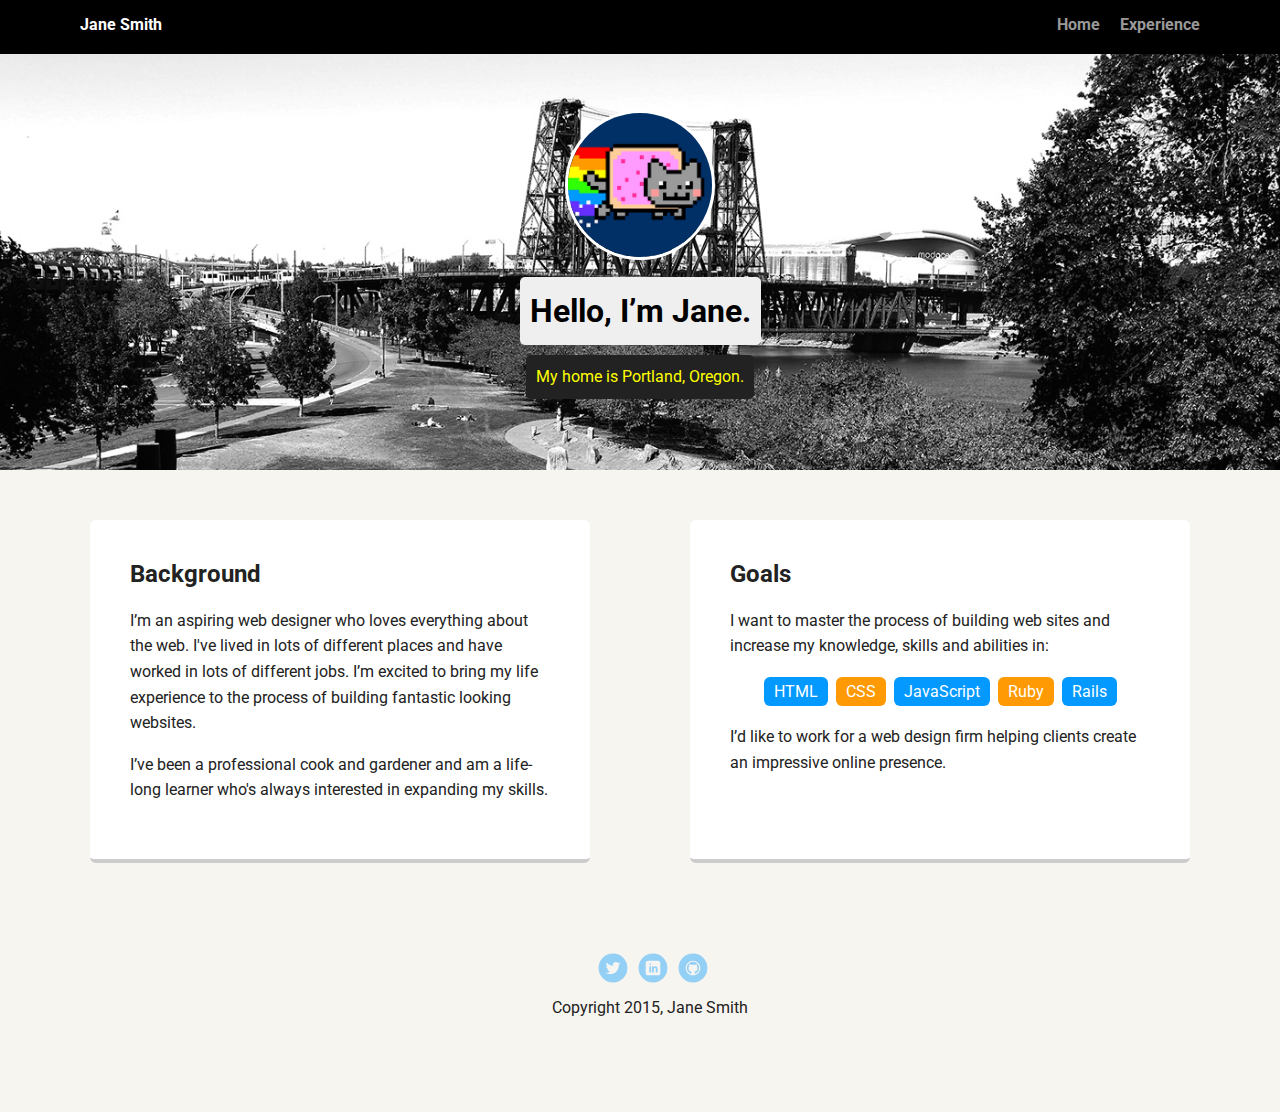
==== index.html @ 1b6c2c3e "Add initial Project Files" ====
<!doctype html>
<html lang="en">
<head>
  <meta charset="utf-8">
  <title>Jane Smith's Profile</title>
  <meta name="viewport" content="width=device-width, initial-scale=1.0">
  <link rel="stylesheet" href="styles.css">
  <link href="https://fonts.googleapis.com/css?family=Muli%7CRoboto:400,300,500,700,900" rel="stylesheet"></head>
  <body>

    <div class="main-nav">
        <ul class="nav">
          <li class="name">Jane Smith</li>
          <li><a href="#">Home</a></li>
          <li><a href="#">Experience</a></li>
        </ul>
    </div>

    <header>
      <img src="images/me.png" alt="Drawing of Jane Smith" class="profile-image">
      <h1 class="tag name">Hello, I’m Jane.</h1>
      <p class="tag location">My home is Portland, Oregon.</p>
    </header>

    <main class="flex">
      <div class="card">
        <h2>Background</h2>
        <p>I’m an aspiring web designer who loves everything about the web. I've lived in lots of different places and have worked in lots of different jobs. I’m excited to bring my life experience to the process of building fantastic looking websites.</p>
        <p>I’ve been a professional cook and gardener and am a life-long learner who's always interested in expanding my skills.</p>
      </div> 

      <div class="card">
        <h2>Goals</h2>
        <p>I want to master the process of building web sites and increase my knowledge, skills and abilities in:</p>
        <ul class="skills">
          <li>HTML</li>
          <li>CSS</li>
          <li>JavaScript</li>
          <li>Ruby</li>
          <li>Rails</li>
        </ul>
        <p>I’d like to work for a web design firm helping clients create an impressive online presence.</p>
      </div> 

    </main>
    <footer>
      <ul>
        <li><a href="#" class="social twitter">Twitter</a></li>
        <li><a href="#" class="social linkedin">LinkedIn</a></li>
        <li><a href="#" class="social github">Github</a></li>
      </ul>
      <p class="copyright">Copyright 2015, Jane Smith</p>
    </footer>
  </body>
  </html>
---- styles.css ----
/* Global Layout Set-up */
* { 
  box-sizing: border-box;
}
  
body {
  margin: 0;
  padding: 0;
  text-align: center;
  font-family: 'Roboto', sans-serif;
  color: #222;
  background: #f7f5f0;
}
/* Link Styles */

a {
  text-decoration: none;
  color: #999;
}
a:hover {
  color: #6633ff;
}

/* Section Styles */

.main-nav {
  width: 100%;
  background: black;
  min-height: 30px;
  padding: 10px;
  position: fixed;
  text-align: center;
}
.nav {
  display: flex;
  justify-content: space-around;
  font-weight: 700;
  list-style-type: none;
  margin: 0 auto;
  padding: 0;
}

.nav .name {
    display: block;
    margin-right: auto;
    color: white;
}
.nav li {
  padding: 5px 10px 10px 10px;
}
.nav a {
  transition: all .5s;
}
.nav a:hover {
  color: white
}

header {
  text-align: center;
  background: url('images/portland.jpg') no-repeat top center ;
  background-size: cover;
  overflow: hidden;
  padding-top: 60px;
}
header {
  line-height: 1.5;
}
header .profile-image {
  margin-top: 50px;
  width: 150px;
  height: 150px;
  border-radius: 50%;
  border: 3px solid white;
  transition: all .5s;
}
header .profile-image:hover {
  transform: scale(1.2) rotate(5deg);
}
.tag {
  background-color: #efefef;
  color: black;
  padding: 10px;
  border-radius: 5px;
  display: table;
  margin: 10px auto;
} 
.location {
  background-color: #222;
  color: yellow;
}
.card {
  margin: 30px;
  padding: 20px 40px 40px;
  max-width: 500px;
  text-align: left;
  background: #fff;
  border-bottom: 4px solid #ccc;
  border-radius: 6px;
  transition: all .5s;
}
.card:hover {
  border-color: #ff99ff;
}

ul.skills {
  padding: 0;
  text-align: center;
}

.skills li {
  border-radius: 6px;
  display: inline-block;
  background: #ff9904;
  color: white;
  padding: 5px 10px;
  margin: 2px;
}

.skills li:nth-child(odd) {
  background: #0399ff;
}

footer {
  width: 100%;
  min-height: 30px;
  padding: 20px 0 40px 20px;
}

footer .copyright {
  top: -8px;
  font-size: .75em;
}

footer ul {
  list-style-type: none;
  margin: 0;
  padding: 0;
}

footer ul li {
  display: inline-block;
}

a.social {
  display: inline-block;
  text-indent: -9999px;
  margin-left: 5px;
  width: 30px;
  height: 30px;
  background-size: 30px 30px;
  opacity: .4;
  transition: all .5s;
}
a.twitter {
  background-image: url(images/twitter.svg);
}
a.linkedin {
  background-image: url(images/linkedin.svg);
}
a.github {
  background-image: url(images/github.svg);
}
a.social:hover {
  opacity: 1;
}
.clearfix {
  clear: both;
}

/* Styles for larger screens */
@media screen and (min-width: 720px) {
  
  .flex {
      display: -ms-flexbox;      /* TWEENER - IE 10 */
      display: flex; 
      max-width: 1200px;
      -ms-flex-pack: distribute;
      justify-content: space-around;
      margin: 0 auto;
  }

  header {
    min-height: 470px;
  }

  .nav {
    max-width: 1200px;
    padding: 0 30px;
  }


  main {
    padding-top: 20px;
  }

  main p {
    line-height: 1.6em;
  }

  footer {
    font-size: 1.3em;
    max-width: 1200px;
    margin: 40px auto;
  }

}
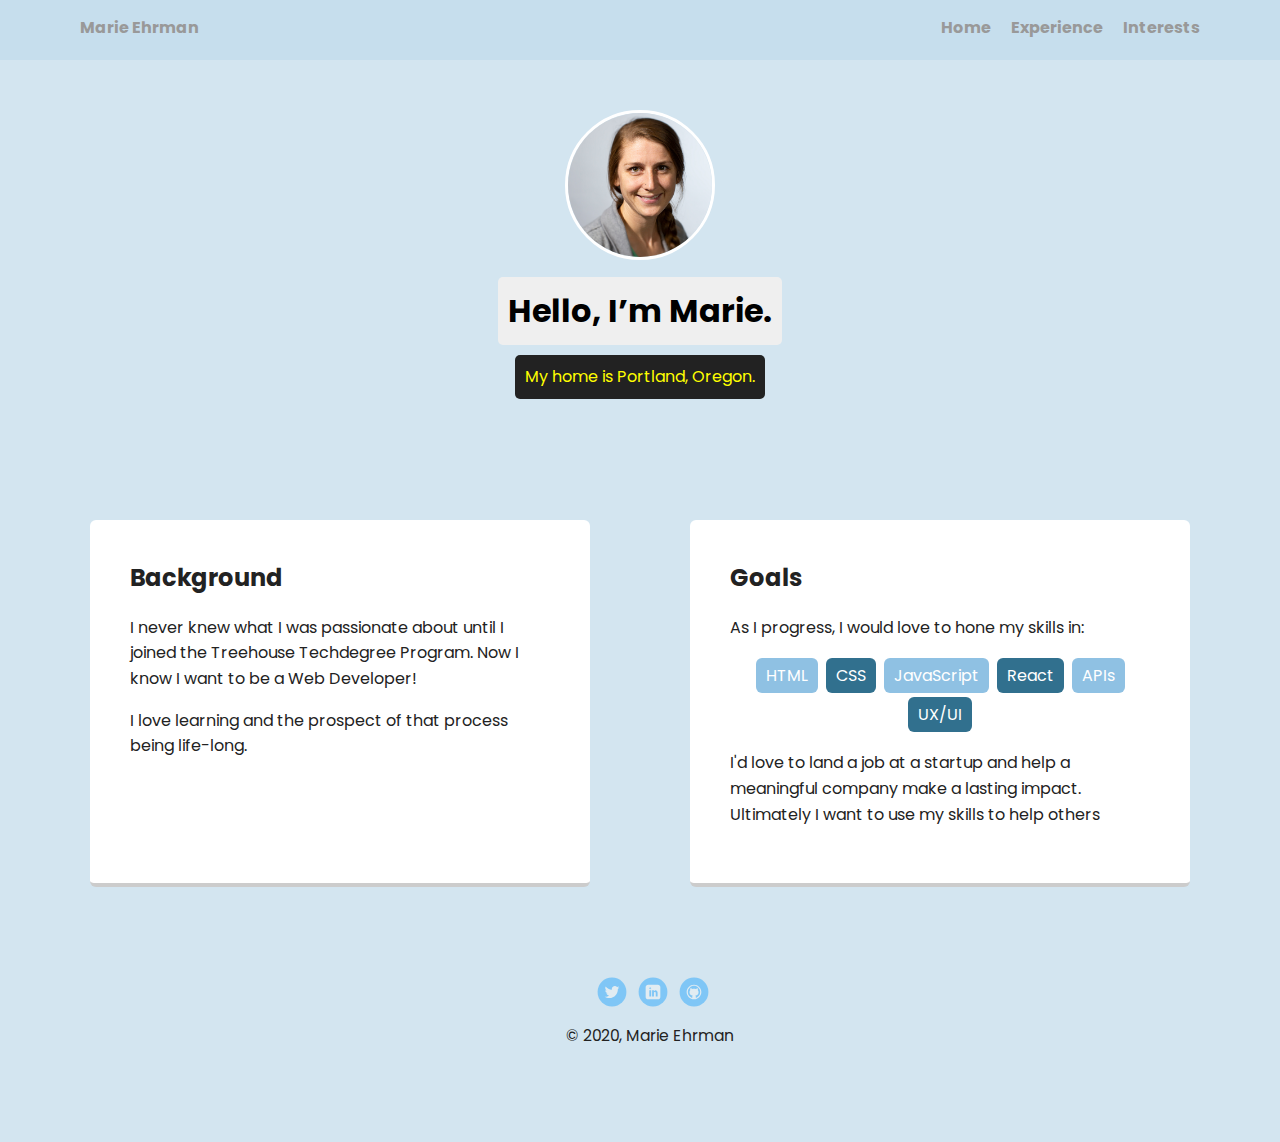
==== commit 4213834b: "Set up html files" ====
--- a/index.html
+++ b/index.html
@@ -2,54 +2,61 @@
 <html lang="en">
 <head>
   <meta charset="utf-8">
-  <title>Jane Smith's Profile</title>
+  <title>Marie Ehrman's Profile</title>
   <meta name="viewport" content="width=device-width, initial-scale=1.0">
   <link rel="stylesheet" href="styles.css">
-  <link href="https://fonts.googleapis.com/css?family=Muli%7CRoboto:400,300,500,700,900" rel="stylesheet"></head>
+  <link href="https://fonts.googleapis.com/css2?family=Poppins&display=swap" rel="stylesheet">
+  <!-- <link href="https://fonts.googleapis.com/css?family=Muli%7CRoboto:400,300,500,700,900" rel="stylesheet"> -->
+</head>
   <body>
 
     <div class="main-nav">
         <ul class="nav">
-          <li class="name">Jane Smith</li>
-          <li><a href="#">Home</a></li>
-          <li><a href="#">Experience</a></li>
+          <li class="name">Marie Ehrman</li>
+          <li><a href="index.html">Home</a></li>
+          <li><a href="./pages/experience.html">Experience</a></li>
+          <li><a href="./pages/interests.html">Interests</a></li>
+
         </ul>
     </div>
 
     <header>
-      <img src="images/me.png" alt="Drawing of Jane Smith" class="profile-image">
-      <h1 class="tag name">Hello, I’m Jane.</h1>
+      <img src="images/me.png" alt="Professional headshot of Marie Ehrman" class="profile-image">
+      <h1 class="tag name">Hello, I’m Marie.</h1>
       <p class="tag location">My home is Portland, Oregon.</p>
     </header>
 
     <main class="flex">
       <div class="card">
         <h2>Background</h2>
-        <p>I’m an aspiring web designer who loves everything about the web. I've lived in lots of different places and have worked in lots of different jobs. I’m excited to bring my life experience to the process of building fantastic looking websites.</p>
-        <p>I’ve been a professional cook and gardener and am a life-long learner who's always interested in expanding my skills.</p>
+        <p>I never knew what I was passionate about until I joined the Treehouse Techdegree Program. Now I know I want to be a Web Developer!</p>
+        <p>I love learning and the prospect of that process being life-long.</p>
       </div> 
 
       <div class="card">
         <h2>Goals</h2>
-        <p>I want to master the process of building web sites and increase my knowledge, skills and abilities in:</p>
+        <p>As I progress, I would love to hone my skills in:</p>
         <ul class="skills">
           <li>HTML</li>
           <li>CSS</li>
           <li>JavaScript</li>
-          <li>Ruby</li>
-          <li>Rails</li>
+          <li>React</li>
+          <li>APIs</li>
+          <li>UX/UI</li>
+
+
         </ul>
-        <p>I’d like to work for a web design firm helping clients create an impressive online presence.</p>
+        <p>I'd love to land a job at a startup and help a meaningful company make a lasting impact. Ultimately I want to use my skills to help others</p>
       </div> 
 
     </main>
     <footer>
       <ul>
-        <li><a href="#" class="social twitter">Twitter</a></li>
-        <li><a href="#" class="social linkedin">LinkedIn</a></li>
-        <li><a href="#" class="social github">Github</a></li>
+        <li><a href="https://twitter.com/marie_e_ehrman" class="social twitter" target="_blank">Twitter</a></li>
+        <li><a href="https://www.linkedin.com/in/marie-ehrman/" class="social linkedin" target="_blank">LinkedIn</a></li>
+        <li><a href="https://github.com/Marie-Ehrman" class="social github" target="_blank">Github</a></li>
       </ul>
-      <p class="copyright">Copyright 2015, Jane Smith</p>
+      <p class="copyright">&copy; 2020, Marie Ehrman</p>
     </footer>
   </body>
   </html>
--- a/styles.css
+++ b/styles.css
@@ -7,9 +7,9 @@
   margin: 0;
   padding: 0;
   text-align: center;
-  font-family: 'Roboto', sans-serif;
+  font-family: 'Poppins', sans-serif;
   color: #222;
-  background: #f7f5f0;
+  background: #d3e5f0;
 }
 /* Link Styles */
 
@@ -25,7 +25,7 @@
 
 .main-nav {
   width: 100%;
-  background: black;
+  background: #c6deed;
   min-height: 30px;
   padding: 10px;
   position: fixed;
@@ -43,8 +43,8 @@
 .nav .name {
     display: block;
     margin-right: auto;
-    color: white;
-}
+    color: #999;
+  }
 .nav li {
   padding: 5px 10px 10px 10px;
 }
@@ -57,7 +57,7 @@
 
 header {
   text-align: center;
-  background: url('images/portland.jpg') no-repeat top center ;
+  background: url('images/MtHood4.JPG') no-repeat top center ;
   background-size: cover;
   overflow: hidden;
   padding-top: 60px;
@@ -110,14 +110,40 @@
 .skills li {
   border-radius: 6px;
   display: inline-block;
-  background: #ff9904;
+  background: #31708E;
   color: white;
   padding: 5px 10px;
   margin: 2px;
 }
 
 .skills li:nth-child(odd) {
-  background: #0399ff;
+  background: #8FC1E3;
+}
+
+.watching-list li {
+  border-radius: 6px;
+  display: flex;
+  background: #31708E;
+  color: white;
+  padding: 5px 10px;
+  margin: 2px;
+}
+
+.watching-list li:nth-child(odd) {
+  background: #8FC1E3;
+}
+
+.playing-list li {
+  border-radius: 6px;
+  display: flex;
+  background: #31708E;
+  color: white;
+  padding: 5px 10px;
+  margin: 2px;
+}
+
+.playing-list li:nth-child(odd) {
+  background: #8FC1E3;
 }
 
 footer {
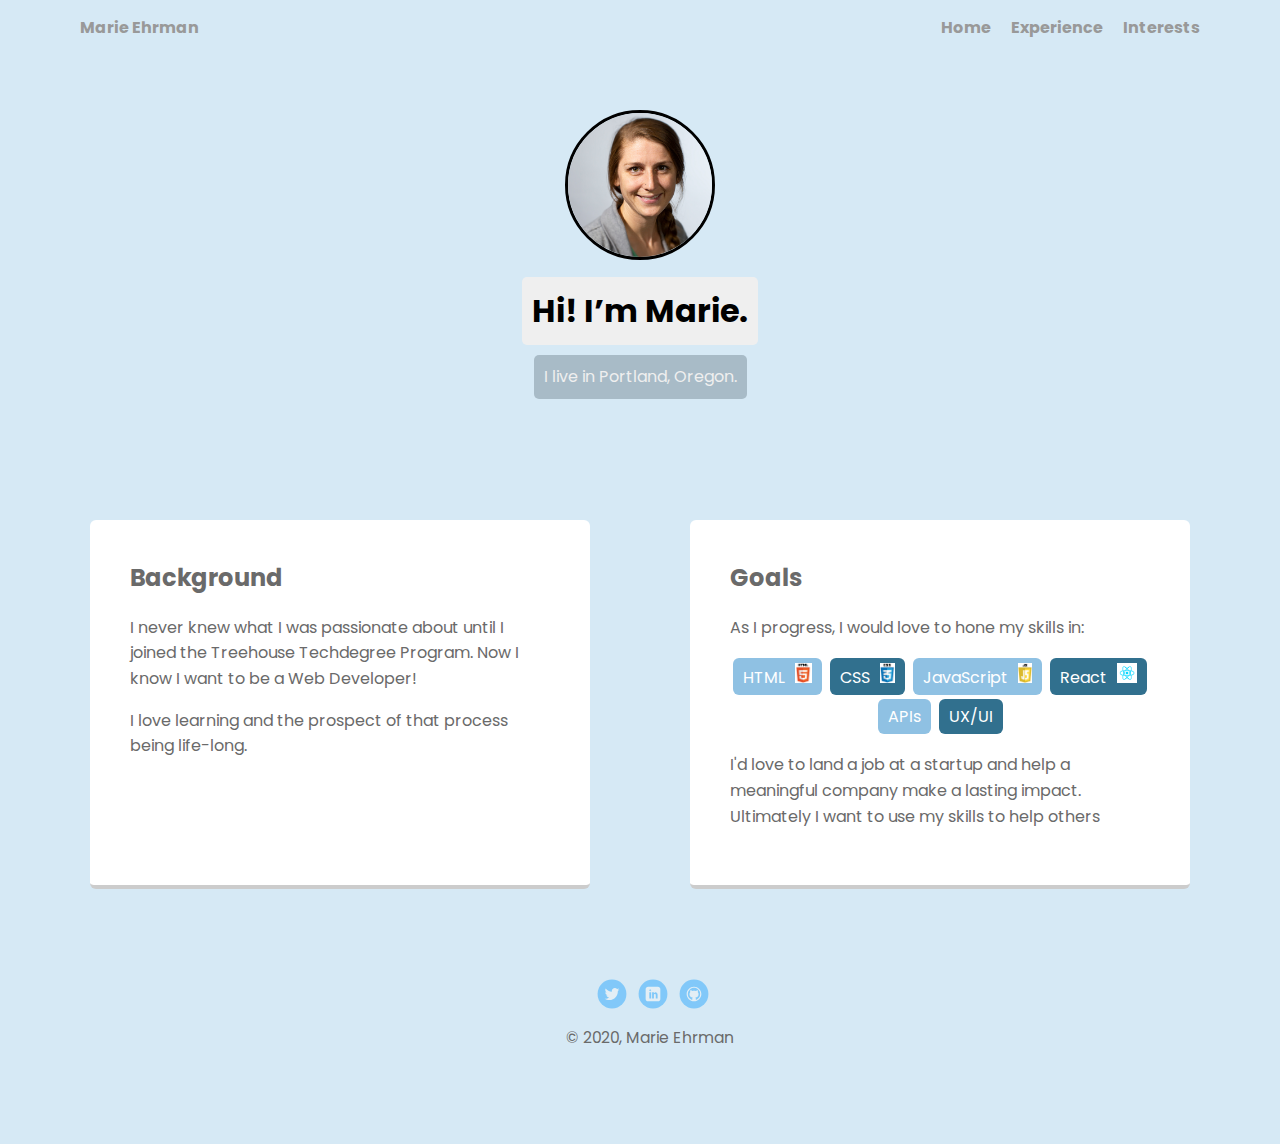
==== commit 4c2bd364: "Change styling and add semantic html" ====
--- a/index.html
+++ b/index.html
@@ -6,50 +6,47 @@
   <meta name="viewport" content="width=device-width, initial-scale=1.0">
   <link rel="stylesheet" href="styles.css">
   <link href="https://fonts.googleapis.com/css2?family=Poppins&display=swap" rel="stylesheet">
-  <!-- <link href="https://fonts.googleapis.com/css?family=Muli%7CRoboto:400,300,500,700,900" rel="stylesheet"> -->
 </head>
+
   <body>
 
-    <div class="main-nav">
+    <nav class="main-nav">
         <ul class="nav">
           <li class="name">Marie Ehrman</li>
           <li><a href="index.html">Home</a></li>
           <li><a href="./pages/experience.html">Experience</a></li>
           <li><a href="./pages/interests.html">Interests</a></li>
-
         </ul>
-    </div>
+      </nav>
 
     <header>
       <img src="images/me.png" alt="Professional headshot of Marie Ehrman" class="profile-image">
-      <h1 class="tag name">Hello, I’m Marie.</h1>
-      <p class="tag location">My home is Portland, Oregon.</p>
+      <h1 class="tag name">Hi! I’m Marie.</h1>
+      <p class="tag location">I live in Portland, Oregon.</p>
     </header>
 
     <main class="flex">
-      <div class="card">
+      <section class="card">
         <h2>Background</h2>
         <p>I never knew what I was passionate about until I joined the Treehouse Techdegree Program. Now I know I want to be a Web Developer!</p>
         <p>I love learning and the prospect of that process being life-long.</p>
-      </div> 
+      </section> 
 
-      <div class="card">
+      <section class="card">
         <h2>Goals</h2>
         <p>As I progress, I would love to hone my skills in:</p>
         <ul class="skills">
-          <li>HTML</li>
-          <li>CSS</li>
-          <li>JavaScript</li>
-          <li>React</li>
+          <li>HTML<img src="images/HTML5.png" alt="HTML 5 Logo" class="li-images"></li>
+          <li>CSS<img src="images/CSS3.png" alt="CSS 3 Logo" class="li-images"></li>
+          <li>JavaScript<img src="images/JS.png" alt="JavaScript Logo" class="li-images"></li>
+          <li>React<img src="images/React.png" alt="React JS Logo" class="li-images"></li>
           <li>APIs</li>
           <li>UX/UI</li>
-
-
         </ul>
         <p>I'd love to land a job at a startup and help a meaningful company make a lasting impact. Ultimately I want to use my skills to help others</p>
-      </div> 
+      </section> 
+    </main>
 
-    </main>
     <footer>
       <ul>
         <li><a href="https://twitter.com/marie_e_ehrman" class="social twitter" target="_blank">Twitter</a></li>
--- a/styles.css
+++ b/styles.css
@@ -8,8 +8,8 @@
   padding: 0;
   text-align: center;
   font-family: 'Poppins', sans-serif;
-  color: #222;
-  background: #d3e5f0;
+  color: rgb(106, 106, 106);
+  background: #d6e9f5;
 }
 /* Link Styles */
 
@@ -25,7 +25,7 @@
 
 .main-nav {
   width: 100%;
-  background: #c6deed;
+  background: #d6e9f5;
   min-height: 30px;
   padding: 10px;
   position: fixed;
@@ -70,11 +70,12 @@
   width: 150px;
   height: 150px;
   border-radius: 50%;
-  border: 3px solid white;
+  border: 3px solid black;
   transition: all .5s;
 }
 header .profile-image:hover {
   transform: scale(1.2) rotate(5deg);
+  opacity: 0;
 }
 .tag {
   background-color: #efefef;
@@ -84,9 +85,14 @@
   display: table;
   margin: 10px auto;
 } 
+
+.tag:hover {
+  opacity: 0;
+}
+
 .location {
-  background-color: #222;
-  color: yellow;
+  background-color: #a8bbc7;
+  color: #efefef;
 }
 .card {
   margin: 30px;
@@ -99,7 +105,7 @@
   transition: all .5s;
 }
 .card:hover {
-  border-color: #ff99ff;
+  border-color: #ac8eac;
 }
 
 ul.skills {
@@ -136,14 +142,20 @@
 .playing-list li {
   border-radius: 6px;
   display: flex;
-  background: #31708E;
+  background: #8FC1E3;
   color: white;
   padding: 5px 10px;
   margin: 2px;
 }
 
 .playing-list li:nth-child(odd) {
-  background: #8FC1E3;
+  background: #31708E;
+
+}
+
+.li-images {
+  height: 20px;
+  margin-left: 10px;
 }
 
 footer {
@@ -192,6 +204,7 @@
 .clearfix {
   clear: both;
 }
+
 
 /* Styles for larger screens */
 @media screen and (min-width: 720px) {
